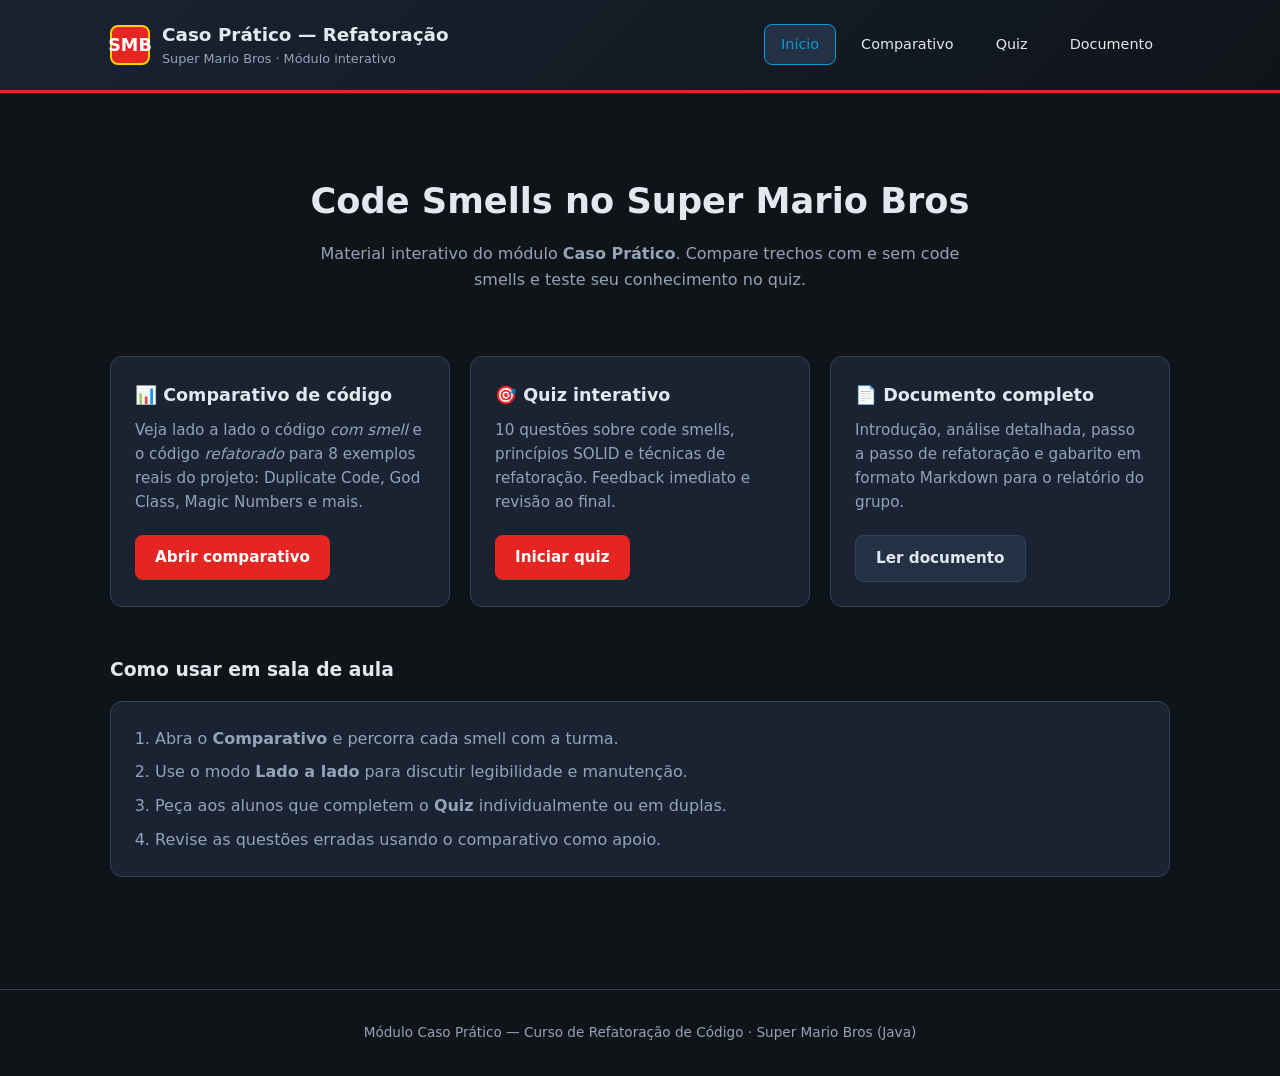
==== docs/interativo/index.html @ 70bccb11 "Commit Inicial" ====
<!DOCTYPE html>
<html lang="pt-BR">
<head>
  <meta charset="UTF-8">
  <meta name="viewport" content="width=device-width, initial-scale=1.0">
  <title>Caso Prático — Super Mario Bros | Refatoração</title>
  <link rel="stylesheet" href="css/style.css">
</head>
<body>
  <header class="site-header">
    <div class="container">
      <div class="logo">
        <div class="logo-icon">SMB</div>
        <div>
          <h1>Caso Prático — Refatoração</h1>
          <p>Super Mario Bros · Módulo interativo</p>
        </div>
      </div>
      <nav>
        <a href="index.html" class="active">Início</a>
        <a href="comparativo.html">Comparativo</a>
        <a href="quiz.html">Quiz</a>
        <a href="../CASO-PRATICO-REFATORACAO.md">Documento</a>
      </nav>
    </div>
  </header>

  <main class="container">
    <section class="hero">
      <h2>Code Smells no Super Mario Bros</h2>
      <p>
        Material interativo do módulo <strong>Caso Prático</strong>.
        Compare trechos com e sem code smells e teste seu conhecimento no quiz.
      </p>
    </section>

    <div class="card-grid">
      <article class="card">
        <h3>📊 Comparativo de código</h3>
        <p>
          Veja lado a lado o código <em>com smell</em> e o código <em>refatorado</em>
          para 8 exemplos reais do projeto: Duplicate Code, God Class, Magic Numbers e mais.
        </p>
        <a href="comparativo.html" class="btn btn-primary">Abrir comparativo</a>
      </article>

      <article class="card">
        <h3>🎯 Quiz interativo</h3>
        <p>
          10 questões sobre code smells, princípios SOLID e técnicas de refatoração.
          Feedback imediato e revisão ao final.
        </p>
        <a href="quiz.html" class="btn btn-primary">Iniciar quiz</a>
      </article>

      <article class="card">
        <h3>📄 Documento completo</h3>
        <p>
          Introdução, análise detalhada, passo a passo de refatoração e gabarito
          em formato Markdown para o relatório do grupo.
        </p>
        <a href="../CASO-PRATICO-REFATORACAO.md" class="btn btn-secondary">Ler documento</a>
      </article>
    </div>

    <section style="margin-top:3rem">
      <h3 style="margin-bottom:1rem">Como usar em sala de aula</h3>
      <div class="card">
        <ol style="padding-left:1.25rem;color:var(--muted)">
          <li style="margin-bottom:0.5rem">Abra o <strong>Comparativo</strong> e percorra cada smell com a turma.</li>
          <li style="margin-bottom:0.5rem">Use o modo <strong>Lado a lado</strong> para discutir legibilidade e manutenção.</li>
          <li style="margin-bottom:0.5rem">Peça aos alunos que completem o <strong>Quiz</strong> individualmente ou em duplas.</li>
          <li>Revise as questões erradas usando o comparativo como apoio.</li>
        </ol>
      </div>
    </section>
  </main>

  <footer>
    Módulo Caso Prático — Curso de Refatoração de Código · Super Mario Bros (Java)
  </footer>
</body>
</html>
---- docs/interativo/css/style.css ----
:root {
  --bg: #0f1419;
  --surface: #1a2332;
  --surface-2: #243044;
  --border: #334155;
  --text: #e2e8f0;
  --muted: #94a3b8;
  --mario-red: #e52521;
  --mario-blue: #049cd8;
  --mario-yellow: #fbd000;
  --mario-green: #43b047;
  --smell: #f97316;
  --clean: #22c55e;
  --wrong: #ef4444;
  --correct: #22c55e;
  --radius: 12px;
  --font: "Segoe UI", system-ui, -apple-system, sans-serif;
  --mono: "Cascadia Code", "Consolas", "Monaco", monospace;
}

* {
  box-sizing: border-box;
  margin: 0;
  padding: 0;
}

body {
  font-family: var(--font);
  background: var(--bg);
  color: var(--text);
  line-height: 1.6;
  min-height: 100vh;
}

a {
  color: var(--mario-blue);
  text-decoration: none;
}

a:hover {
  text-decoration: underline;
}

.container {
  max-width: 1100px;
  margin: 0 auto;
  padding: 2rem 1.25rem 4rem;
}

.site-header {
  background: linear-gradient(135deg, #1a2332 0%, #0f1419 100%);
  border-bottom: 3px solid var(--mario-red);
  padding: 1.25rem 0;
}

.site-header .container {
  padding-top: 0;
  padding-bottom: 0;
  display: flex;
  align-items: center;
  justify-content: space-between;
  flex-wrap: wrap;
  gap: 1rem;
}

.logo {
  display: flex;
  align-items: center;
  gap: 0.75rem;
}

.logo-icon {
  width: 40px;
  height: 40px;
  background: var(--mario-red);
  border-radius: 8px;
  display: flex;
  align-items: center;
  justify-content: center;
  font-weight: 800;
  font-size: 1.1rem;
  color: white;
  border: 2px solid var(--mario-yellow);
}

.logo h1 {
  font-size: 1.15rem;
  font-weight: 700;
}

.logo p {
  font-size: 0.8rem;
  color: var(--muted);
}

nav {
  display: flex;
  gap: 0.5rem;
  flex-wrap: wrap;
}

nav a {
  padding: 0.5rem 1rem;
  border-radius: 8px;
  color: var(--text);
  font-size: 0.9rem;
  border: 1px solid transparent;
  text-decoration: none;
}

nav a:hover {
  background: var(--surface-2);
  text-decoration: none;
}

nav a.active {
  background: var(--surface-2);
  border-color: var(--mario-blue);
  color: var(--mario-blue);
}

.hero {
  text-align: center;
  padding: 3rem 0 2rem;
}

.hero h2 {
  font-size: clamp(1.5rem, 4vw, 2.2rem);
  margin-bottom: 0.75rem;
}

.hero p {
  color: var(--muted);
  max-width: 640px;
  margin: 0 auto 2rem;
}

.card-grid {
  display: grid;
  grid-template-columns: repeat(auto-fit, minmax(280px, 1fr));
  gap: 1.25rem;
}

.card {
  background: var(--surface);
  border: 1px solid var(--border);
  border-radius: var(--radius);
  padding: 1.5rem;
  transition: transform 0.15s, border-color 0.15s;
}

.card:hover {
  transform: translateY(-2px);
  border-color: var(--mario-blue);
}

.card h3 {
  margin-bottom: 0.5rem;
  font-size: 1.1rem;
}

.card p {
  color: var(--muted);
  font-size: 0.95rem;
  margin-bottom: 1.25rem;
}

.btn {
  display: inline-flex;
  align-items: center;
  gap: 0.5rem;
  padding: 0.65rem 1.25rem;
  border-radius: 8px;
  font-weight: 600;
  font-size: 0.95rem;
  border: none;
  cursor: pointer;
  text-decoration: none;
  transition: opacity 0.15s, transform 0.1s;
}

.btn:hover {
  opacity: 0.9;
  text-decoration: none;
  transform: translateY(-1px);
}

.btn-primary {
  background: var(--mario-red);
  color: white;
}

.btn-secondary {
  background: var(--surface-2);
  color: var(--text);
  border: 1px solid var(--border);
}

.btn-success {
  background: var(--mario-green);
  color: white;
}

.page-title {
  margin-bottom: 0.5rem;
  font-size: 1.75rem;
}

.page-subtitle {
  color: var(--muted);
  margin-bottom: 2rem;
}

/* Comparativo */

.smell-nav {
  display: flex;
  flex-wrap: wrap;
  gap: 0.5rem;
  margin-bottom: 1.5rem;
}

.smell-tab {
  padding: 0.45rem 0.9rem;
  border-radius: 999px;
  border: 1px solid var(--border);
  background: var(--surface);
  color: var(--muted);
  font-size: 0.85rem;
  cursor: pointer;
  transition: all 0.15s;
}

.smell-tab:hover {
  border-color: var(--mario-blue);
  color: var(--text);
}

.smell-tab.active {
  background: var(--mario-blue);
  border-color: var(--mario-blue);
  color: white;
}

.comparison-panel {
  background: var(--surface);
  border: 1px solid var(--border);
  border-radius: var(--radius);
  overflow: hidden;
}

.comparison-header {
  padding: 1.25rem 1.5rem;
  border-bottom: 1px solid var(--border);
}

.comparison-header h3 {
  font-size: 1.2rem;
  margin-bottom: 0.35rem;
}

.comparison-meta {
  display: flex;
  flex-wrap: wrap;
  gap: 0.75rem;
  font-size: 0.85rem;
  color: var(--muted);
}

.badge {
  display: inline-block;
  padding: 0.2rem 0.6rem;
  border-radius: 999px;
  font-size: 0.75rem;
  font-weight: 700;
  text-transform: uppercase;
  letter-spacing: 0.03em;
}

.badge-smell {
  background: rgba(249, 115, 22, 0.2);
  color: var(--smell);
  border: 1px solid var(--smell);
}

.badge-clean {
  background: rgba(34, 197, 94, 0.15);
  color: var(--clean);
  border: 1px solid var(--clean);
}

.badge-technique {
  background: rgba(4, 156, 216, 0.15);
  color: var(--mario-blue);
  border: 1px solid var(--mario-blue);
}

.view-toggle {
  display: flex;
  gap: 0;
  border-bottom: 1px solid var(--border);
}

.view-toggle button {
  flex: 1;
  padding: 0.75rem;
  border: none;
  background: var(--surface-2);
  color: var(--muted);
  font-weight: 600;
  cursor: pointer;
  font-size: 0.9rem;
  transition: all 0.15s;
}

.view-toggle button.active-smell {
  background: rgba(249, 115, 22, 0.12);
  color: var(--smell);
  box-shadow: inset 0 -3px 0 var(--smell);
}

.view-toggle button.active-clean {
  background: rgba(34, 197, 94, 0.1);
  color: var(--clean);
  box-shadow: inset 0 -3px 0 var(--clean);
}

.view-toggle button.active-both {
  background: rgba(4, 156, 216, 0.1);
  color: var(--mario-blue);
  box-shadow: inset 0 -3px 0 var(--mario-blue);
}

.code-views {
  display: grid;
  grid-template-columns: 1fr;
}

.code-views.split {
  grid-template-columns: 1fr 1fr;
}

@media (max-width: 768px) {
  .code-views.split {
    grid-template-columns: 1fr;
  }
}

.code-block-wrap {
  border-right: 1px solid var(--border);
}

.code-block-wrap:last-child {
  border-right: none;
}

.code-block-label {
  padding: 0.6rem 1rem;
  font-size: 0.8rem;
  font-weight: 700;
  display: flex;
  align-items: center;
  gap: 0.5rem;
}

.code-block-label.smell-label {
  background: rgba(249, 115, 22, 0.08);
  color: var(--smell);
}

.code-block-label.clean-label {
  background: rgba(34, 197, 94, 0.08);
  color: var(--clean);
}

.code-block {
  margin: 0;
  padding: 1rem 1.25rem;
  overflow-x: auto;
  font-family: var(--mono);
  font-size: 0.82rem;
  line-height: 1.55;
  background: #0d1117;
  color: #c9d1d9;
  min-height: 200px;
  white-space: pre;
}

.comparison-explanation {
  padding: 1.25rem 1.5rem;
  border-top: 1px solid var(--border);
  background: var(--surface-2);
}

.comparison-explanation h4 {
  font-size: 0.95rem;
  margin-bottom: 0.5rem;
  color: var(--mario-yellow);
}

.comparison-explanation p {
  color: var(--muted);
  font-size: 0.92rem;
}

.comparison-explanation ul {
  margin-top: 0.5rem;
  padding-left: 1.25rem;
  color: var(--muted);
  font-size: 0.92rem;
}

.comparison-explanation li {
  margin-bottom: 0.25rem;
}

.comparison-nav-buttons {
  display: flex;
  justify-content: space-between;
  margin-top: 1.5rem;
  gap: 1rem;
}

.hidden {
  display: none !important;
}

/* Quiz */

.quiz-progress {
  background: var(--surface);
  border-radius: 999px;
  height: 8px;
  margin-bottom: 2rem;
  overflow: hidden;
}

.quiz-progress-bar {
  height: 100%;
  background: linear-gradient(90deg, var(--mario-red), var(--mario-yellow));
  transition: width 0.3s;
  border-radius: 999px;
}

.quiz-card {
  background: var(--surface);
  border: 1px solid var(--border);
  border-radius: var(--radius);
  padding: 1.75rem;
}

.quiz-question-number {
  color: var(--mario-blue);
  font-size: 0.85rem;
  font-weight: 700;
  margin-bottom: 0.5rem;
}

.quiz-question-text {
  font-size: 1.15rem;
  margin-bottom: 1.25rem;
}

.quiz-snippet {
  background: #0d1117;
  border: 1px solid var(--border);
  border-radius: 8px;
  padding: 1rem;
  margin-bottom: 1.25rem;
  overflow-x: auto;
}

.quiz-snippet pre {
  font-family: var(--mono);
  font-size: 0.82rem;
  line-height: 1.5;
  white-space: pre-wrap;
}

.quiz-options {
  display: flex;
  flex-direction: column;
  gap: 0.65rem;
}

.quiz-option {
  display: flex;
  align-items: flex-start;
  gap: 0.75rem;
  padding: 0.85rem 1rem;
  border: 2px solid var(--border);
  border-radius: 8px;
  cursor: pointer;
  transition: border-color 0.15s, background 0.15s;
  text-align: left;
  background: var(--surface-2);
  color: var(--text);
  font-size: 0.95rem;
  width: 100%;
}

.quiz-option:hover:not(:disabled) {
  border-color: var(--mario-blue);
}

.quiz-option:disabled {
  cursor: default;
}

.quiz-option.correct {
  border-color: var(--correct);
  background: rgba(34, 197, 94, 0.1);
}

.quiz-option.wrong {
  border-color: var(--wrong);
  background: rgba(239, 68, 68, 0.1);
}

.quiz-option-letter {
  flex-shrink: 0;
  width: 28px;
  height: 28px;
  border-radius: 50%;
  background: var(--border);
  display: flex;
  align-items: center;
  justify-content: center;
  font-weight: 700;
  font-size: 0.85rem;
}

.quiz-feedback {
  margin-top: 1.25rem;
  padding: 1rem 1.25rem;
  border-radius: 8px;
  font-size: 0.95rem;
}

.quiz-feedback.correct {
  background: rgba(34, 197, 94, 0.12);
  border: 1px solid var(--correct);
  color: #86efac;
}

.quiz-feedback.wrong {
  background: rgba(239, 68, 68, 0.12);
  border: 1px solid var(--wrong);
  color: #fca5a5;
}

.quiz-actions {
  margin-top: 1.5rem;
  display: flex;
  gap: 0.75rem;
  flex-wrap: wrap;
}

.quiz-result {
  text-align: center;
  padding: 2rem;
}

.quiz-result-score {
  font-size: 3.5rem;
  font-weight: 800;
  color: var(--mario-yellow);
  line-height: 1;
  margin: 1rem 0;
}

.quiz-result-message {
  font-size: 1.2rem;
  margin-bottom: 0.5rem;
}

.quiz-result-detail {
  color: var(--muted);
  margin-bottom: 2rem;
}

.quiz-review {
  text-align: left;
  margin-top: 2rem;
}

.quiz-review-item {
  background: var(--surface-2);
  border-radius: 8px;
  padding: 1rem;
  margin-bottom: 0.75rem;
  font-size: 0.9rem;
}

.quiz-review-item.correct-item {
  border-left: 4px solid var(--correct);
}

.quiz-review-item.wrong-item {
  border-left: 4px solid var(--wrong);
}

footer {
  text-align: center;
  padding: 2rem;
  color: var(--muted);
  font-size: 0.85rem;
  border-top: 1px solid var(--border);
  margin-top: 3rem;
}
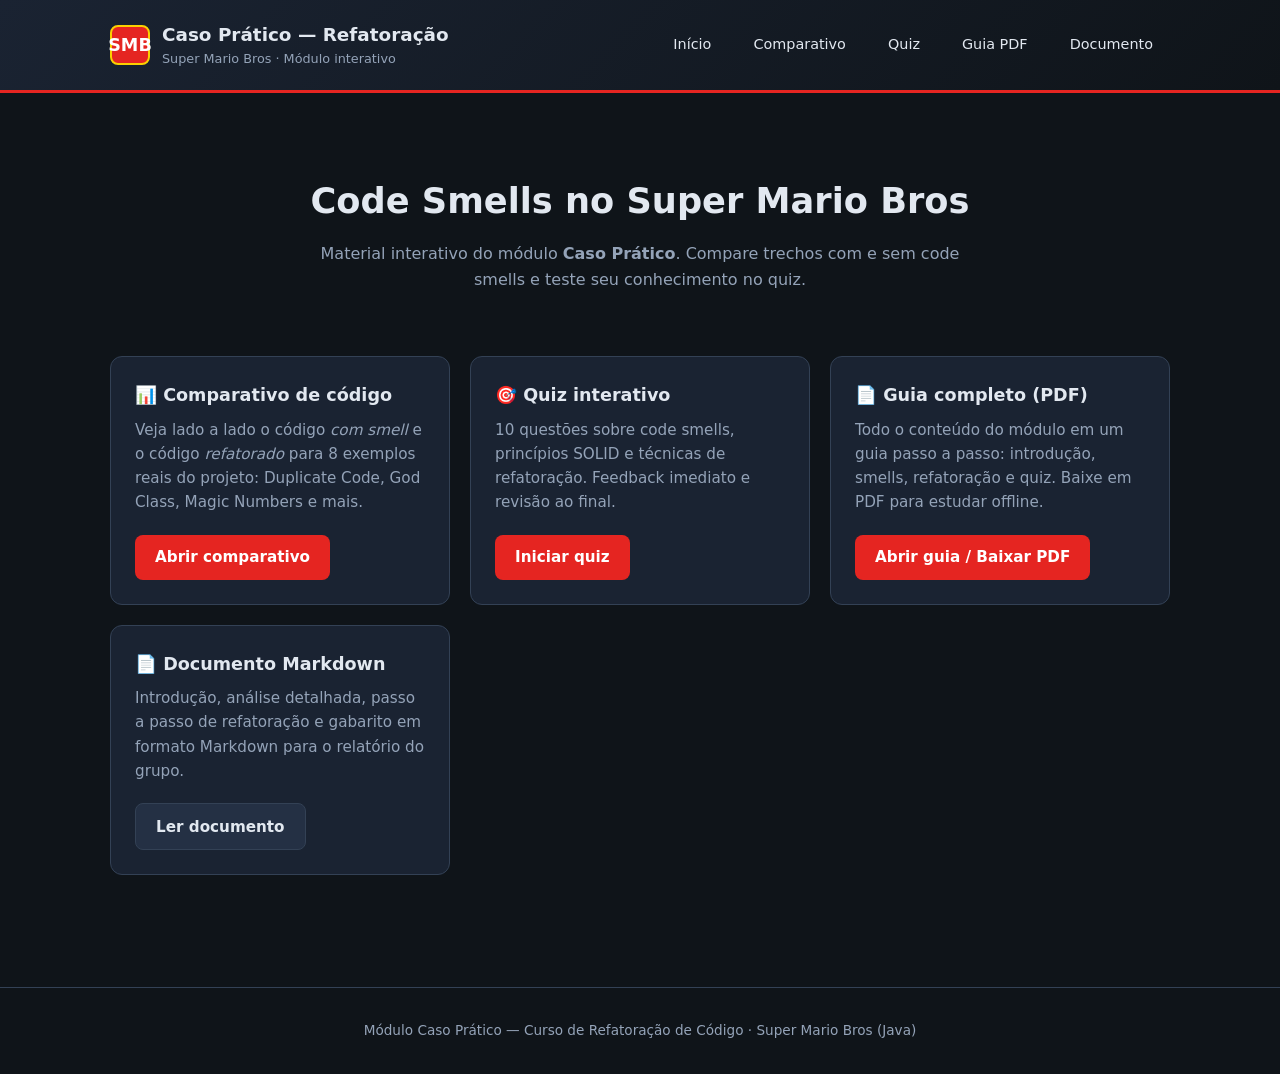
==== commit 8766ea43: "Commit 0.0.1" ====
--- a/docs/interativo/index.html
+++ b/docs/interativo/index.html
@@ -16,10 +16,11 @@
           <p>Super Mario Bros · Módulo interativo</p>
         </div>
       </div>
-      <nav>
-        <a href="index.html" class="active">Início</a>
+        <nav>
+        <a href="index.html">Início</a>
         <a href="comparativo.html">Comparativo</a>
         <a href="quiz.html">Quiz</a>
+        <a href="guia.html">Guia PDF</a>
         <a href="../CASO-PRATICO-REFATORACAO.md">Documento</a>
       </nav>
     </div>
@@ -54,7 +55,16 @@
       </article>
 
       <article class="card">
-        <h3>📄 Documento completo</h3>
+        <h3>📄 Guia completo (PDF)</h3>
+        <p>
+          Todo o conteúdo do módulo em um guia passo a passo: introdução, smells,
+          refatoração e quiz. Baixe em PDF para estudar offline.
+        </p>
+        <a href="guia.html" class="btn btn-primary">Abrir guia / Baixar PDF</a>
+      </article>
+
+      <article class="card">
+        <h3>📄 Documento Markdown</h3>
         <p>
           Introdução, análise detalhada, passo a passo de refatoração e gabarito
           em formato Markdown para o relatório do grupo.
@@ -62,18 +72,6 @@
         <a href="../CASO-PRATICO-REFATORACAO.md" class="btn btn-secondary">Ler documento</a>
       </article>
     </div>
-
-    <section style="margin-top:3rem">
-      <h3 style="margin-bottom:1rem">Como usar em sala de aula</h3>
-      <div class="card">
-        <ol style="padding-left:1.25rem;color:var(--muted)">
-          <li style="margin-bottom:0.5rem">Abra o <strong>Comparativo</strong> e percorra cada smell com a turma.</li>
-          <li style="margin-bottom:0.5rem">Use o modo <strong>Lado a lado</strong> para discutir legibilidade e manutenção.</li>
-          <li style="margin-bottom:0.5rem">Peça aos alunos que completem o <strong>Quiz</strong> individualmente ou em duplas.</li>
-          <li>Revise as questões erradas usando o comparativo como apoio.</li>
-        </ol>
-      </div>
-    </section>
   </main>
 
   <footer>
--- a/docs/interativo/css/style.css
+++ b/docs/interativo/css/style.css
@@ -600,6 +600,72 @@
   border-left: 4px solid var(--wrong);
 }
 
+.quiz-download-section {
+  text-align: left;
+  margin-top: 2rem;
+  padding: 1.5rem;
+  background: var(--surface-2);
+  border: 1px solid var(--border);
+  border-radius: var(--radius);
+}
+
+.quiz-download-section h4 {
+  margin-bottom: 0.35rem;
+  font-size: 1rem;
+}
+
+.quiz-download-section > p {
+  color: var(--muted);
+  font-size: 0.9rem;
+  margin-bottom: 1.25rem;
+}
+
+.quiz-form-grid {
+  display: grid;
+  grid-template-columns: repeat(auto-fit, minmax(220px, 1fr));
+  gap: 1rem;
+  margin-bottom: 1rem;
+}
+
+.form-field {
+  display: flex;
+  flex-direction: column;
+  gap: 0.35rem;
+}
+
+.form-field label {
+  font-size: 0.85rem;
+  font-weight: 600;
+  color: var(--text);
+}
+
+.form-field input {
+  padding: 0.65rem 0.85rem;
+  border-radius: 8px;
+  border: 1px solid var(--border);
+  background: var(--surface);
+  color: var(--text);
+  font-size: 0.95rem;
+  font-family: var(--font);
+}
+
+.form-field input:focus {
+  outline: none;
+  border-color: var(--mario-blue);
+  box-shadow: 0 0 0 2px rgba(4, 156, 216, 0.2);
+}
+
+.form-field input.input-error {
+  border-color: var(--wrong);
+}
+
+.form-error {
+  color: #fca5a5;
+  font-size: 0.85rem;
+  margin-bottom: 0.75rem;
+  min-height: 1.25rem;
+}
+
 footer {
   text-align: center;
   padding: 2rem;
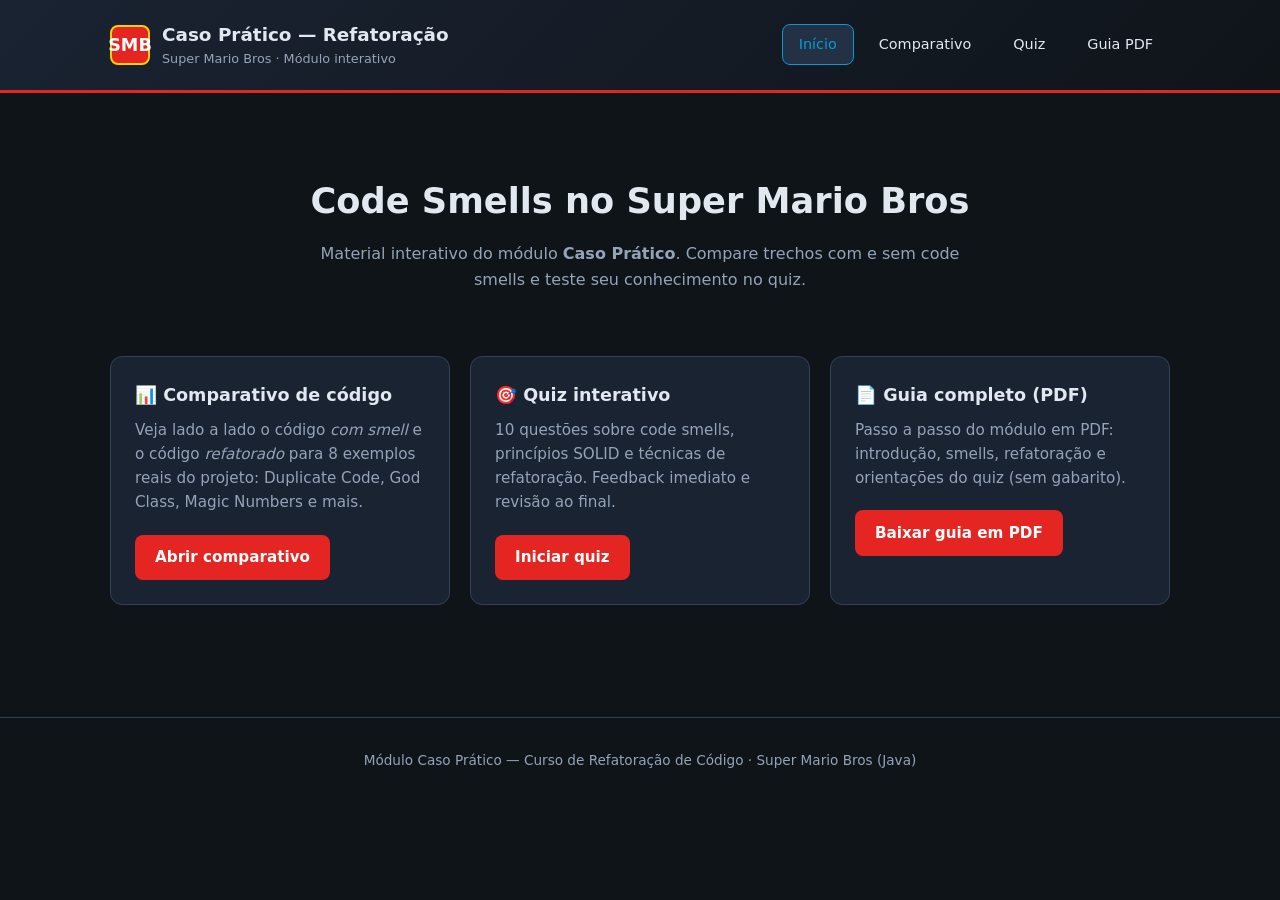
==== commit 2799e253: "Commit 0.0.3" ====
--- a/docs/interativo/index.html
+++ b/docs/interativo/index.html
@@ -17,11 +17,10 @@
         </div>
       </div>
         <nav>
-        <a href="index.html">Início</a>
+        <a href="index.html" class="active">Início</a>
         <a href="comparativo.html">Comparativo</a>
         <a href="quiz.html">Quiz</a>
         <a href="guia.html">Guia PDF</a>
-        <a href="../CASO-PRATICO-REFATORACAO.md">Documento</a>
       </nav>
     </div>
   </header>
@@ -57,19 +56,10 @@
       <article class="card">
         <h3>📄 Guia completo (PDF)</h3>
         <p>
-          Todo o conteúdo do módulo em um guia passo a passo: introdução, smells,
-          refatoração e quiz. Baixe em PDF para estudar offline.
+          Passo a passo do módulo em PDF: introdução, smells, refatoração e
+          orientações do quiz (sem gabarito).
         </p>
-        <a href="guia.html" class="btn btn-primary">Abrir guia / Baixar PDF</a>
-      </article>
-
-      <article class="card">
-        <h3>📄 Documento Markdown</h3>
-        <p>
-          Introdução, análise detalhada, passo a passo de refatoração e gabarito
-          em formato Markdown para o relatório do grupo.
-        </p>
-        <a href="../CASO-PRATICO-REFATORACAO.md" class="btn btn-secondary">Ler documento</a>
+        <a href="guia.html" class="btn btn-primary">Baixar guia em PDF</a>
       </article>
     </div>
   </main>
--- a/docs/interativo/css/style.css
+++ b/docs/interativo/css/style.css
@@ -503,6 +503,12 @@
   border-color: var(--mario-blue);
 }
 
+.quiz-option.selected:not(:disabled) {
+  border-color: var(--mario-blue);
+  background: rgba(4, 156, 216, 0.12);
+  box-shadow: 0 0 0 1px var(--mario-blue);
+}
+
 .quiz-option:disabled {
   cursor: default;
 }
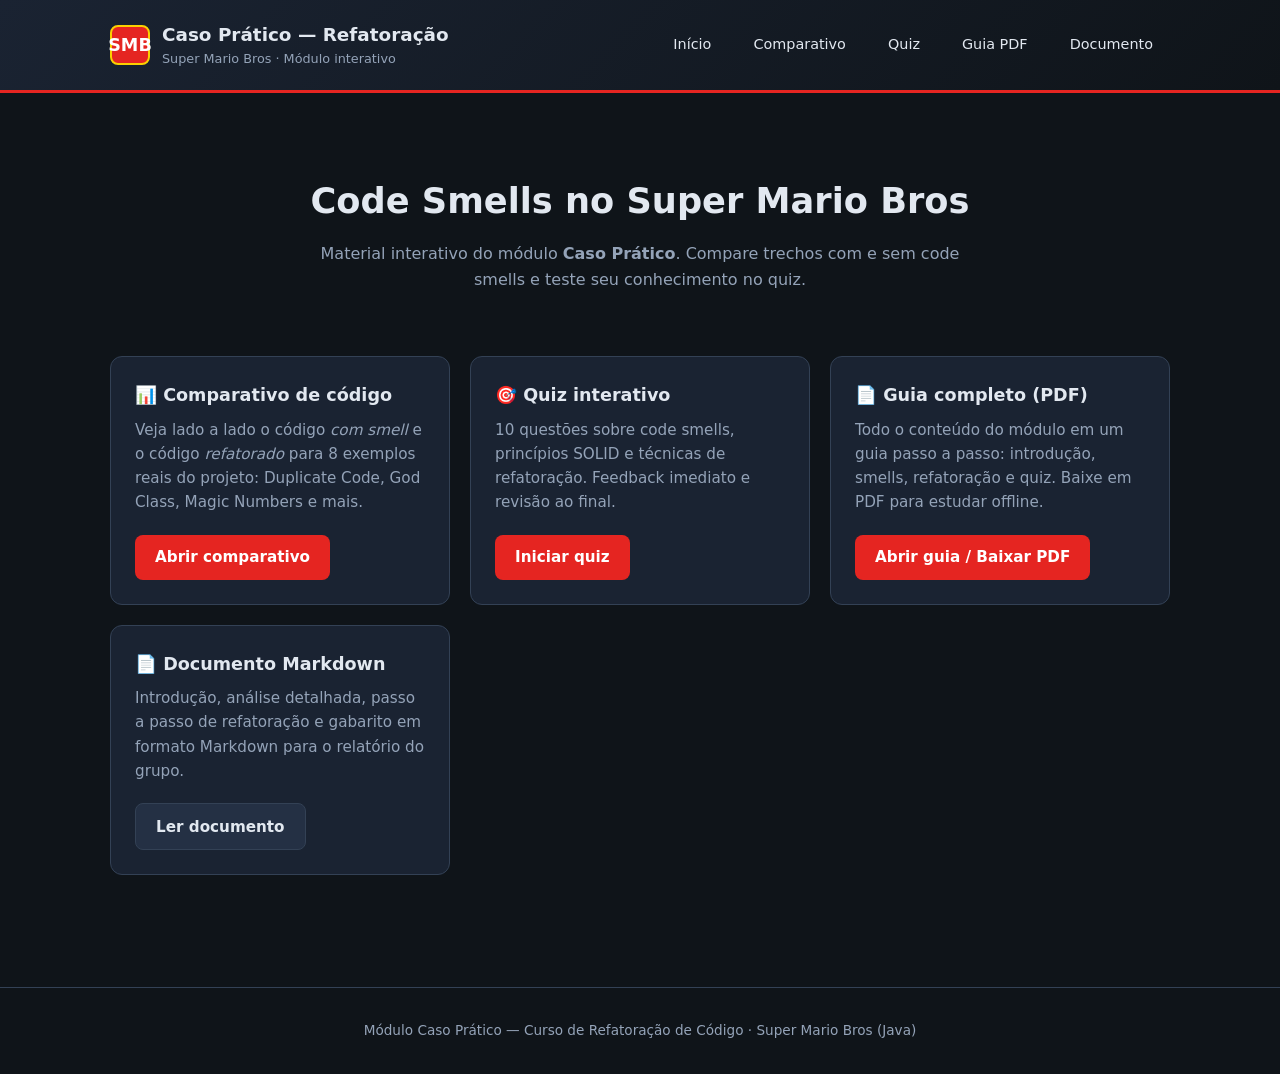
==== commit e8012da2: "Coomit 0.0.4" ====
--- a/docs/interativo/index.html
+++ b/docs/interativo/index.html
@@ -17,10 +17,11 @@
         </div>
       </div>
         <nav>
-        <a href="index.html" class="active">Início</a>
+        <a href="index.html">Início</a>
         <a href="comparativo.html">Comparativo</a>
         <a href="quiz.html">Quiz</a>
         <a href="guia.html">Guia PDF</a>
+        <a href="../CASO-PRATICO-REFATORACAO.md">Documento</a>
       </nav>
     </div>
   </header>
@@ -56,10 +57,19 @@
       <article class="card">
         <h3>📄 Guia completo (PDF)</h3>
         <p>
-          Passo a passo do módulo em PDF: introdução, smells, refatoração e
-          orientações do quiz (sem gabarito).
+          Todo o conteúdo do módulo em um guia passo a passo: introdução, smells,
+          refatoração e quiz. Baixe em PDF para estudar offline.
         </p>
-        <a href="guia.html" class="btn btn-primary">Baixar guia em PDF</a>
+        <a href="guia.html" class="btn btn-primary">Abrir guia / Baixar PDF</a>
+      </article>
+
+      <article class="card">
+        <h3>📄 Documento Markdown</h3>
+        <p>
+          Introdução, análise detalhada, passo a passo de refatoração e gabarito
+          em formato Markdown para o relatório do grupo.
+        </p>
+        <a href="../CASO-PRATICO-REFATORACAO.md" class="btn btn-secondary">Ler documento</a>
       </article>
     </div>
   </main>
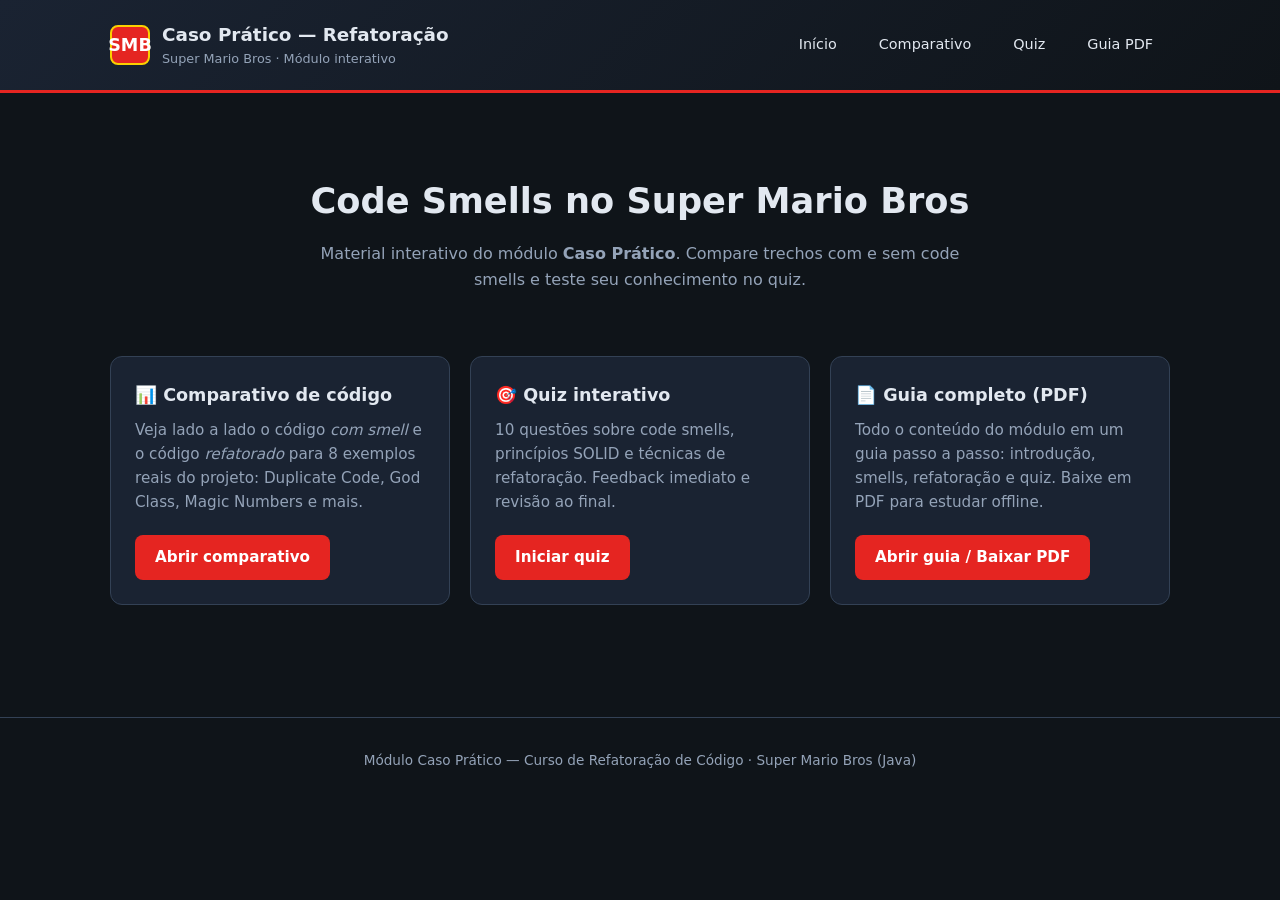
==== commit c9417200: "Atualização do Index" ====
--- a/docs/interativo/index.html
+++ b/docs/interativo/index.html
@@ -21,7 +21,6 @@
         <a href="comparativo.html">Comparativo</a>
         <a href="quiz.html">Quiz</a>
         <a href="guia.html">Guia PDF</a>
-        <a href="../CASO-PRATICO-REFATORACAO.md">Documento</a>
       </nav>
     </div>
   </header>
@@ -62,15 +61,6 @@
         </p>
         <a href="guia.html" class="btn btn-primary">Abrir guia / Baixar PDF</a>
       </article>
-
-      <article class="card">
-        <h3>📄 Documento Markdown</h3>
-        <p>
-          Introdução, análise detalhada, passo a passo de refatoração e gabarito
-          em formato Markdown para o relatório do grupo.
-        </p>
-        <a href="../CASO-PRATICO-REFATORACAO.md" class="btn btn-secondary">Ler documento</a>
-      </article>
     </div>
   </main>
 
